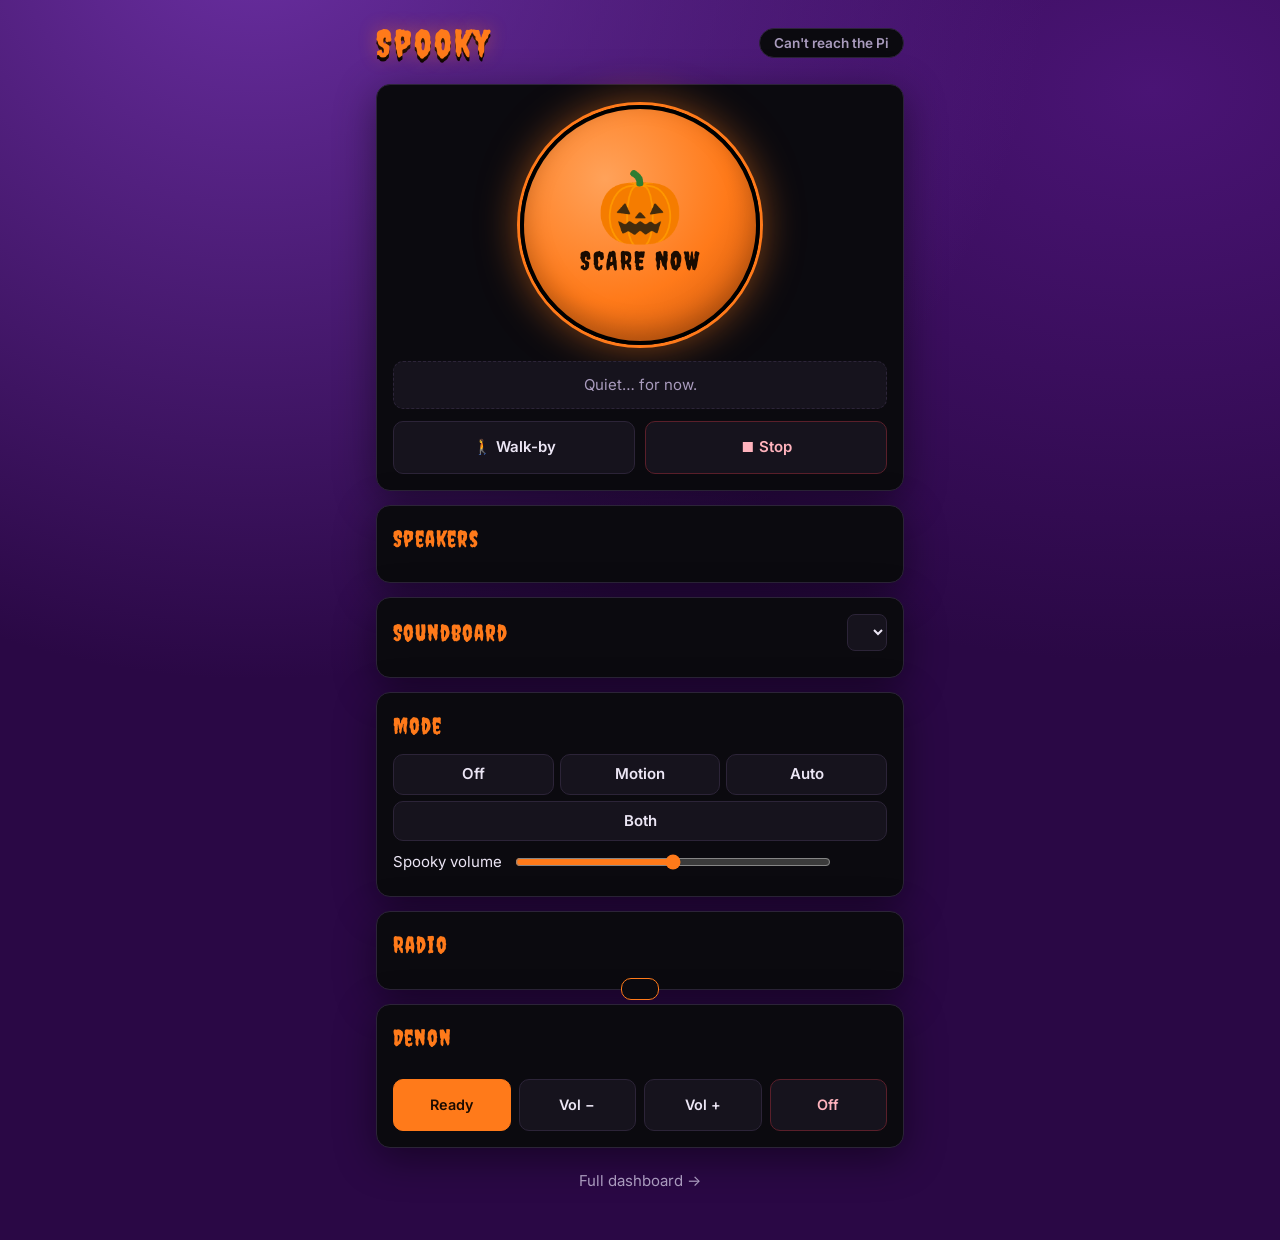
==== static/remote.html @ 666ec164 "Add installable phone remote (PWA) - /remote: big Scare Now button, speaker buttons, soundboard, mod" ====
<!doctype html>
<html lang="en">
<head>
<meta charset="utf-8">
<meta name="viewport" content="width=device-width, initial-scale=1, viewport-fit=cover">
<meta name="theme-color" content="#2a0845">
<meta name="apple-mobile-web-app-capable" content="yes">
<meta name="mobile-web-app-capable" content="yes">
<meta name="apple-mobile-web-app-status-bar-style" content="black-translucent">
<meta name="apple-mobile-web-app-title" content="Spooky">
<title>Spooky Remote</title>
<link rel="manifest" href="/manifest.webmanifest">
<link rel="icon" type="image/png" href="/static/icons/icon-192.png">
<link rel="apple-touch-icon" href="/static/icons/apple-touch-icon.png">
<link rel="preconnect" href="https://fonts.googleapis.com">
<link href="https://fonts.googleapis.com/css2?family=Creepster&family=Inter:wght@400;500;600;700&display=swap" rel="stylesheet">
<link rel="stylesheet" href="/static/style.css">
<link rel="stylesheet" href="/static/remote.css">
</head>
<body class="remote">
<header class="r-top">
  <h1>Spooky</h1>
  <span id="pill" class="pill">Connecting…</span>
</header>

<main class="r-main">
  <section class="panel r-hero">
    <button class="scare-btn" id="scareBtn" aria-label="Scare now">
      <span class="scare-face">🎃</span>
      <span class="scare-label">SCARE NOW</span>
    </button>
    <div class="now" id="nowPlaying">Quiet… for now.</div>
    <div class="r-row">
      <button class="btn" id="motionBtn">🚶 Walk-by</button>
      <button class="btn danger" id="stopBtn">⏹ Stop</button>
    </div>
  </section>

  <section class="panel">
    <h2>Speakers</h2>
    <div class="r-spots" id="spots"></div>
  </section>

  <section class="panel">
    <div class="r-head">
      <h2>Soundboard</h2>
      <select id="target" aria-label="Play from"></select>
    </div>
    <div class="r-sounds" id="sounds"></div>
  </section>

  <section class="panel">
    <h2>Mode</h2>
    <div class="segmented" id="mode">
      <button data-mode="off">Off</button>
      <button data-mode="motion">Motion</button>
      <button data-mode="auto">Auto</button>
      <button data-mode="both">Both</button>
    </div>
    <label class="slider-row"><span>Spooky volume</span><input type="range" id="master" min="0" max="1" step="0.01"><output id="masterOut"></output></label>
  </section>

  <section class="panel">
    <h2>Radio</h2>
    <div id="radio"></div>
  </section>

  <section class="panel">
    <h2>Denon</h2>
    <div class="denon-status" id="denonStatus"></div>
    <div class="r-grid4">
      <button class="btn pumpkin" data-denon="ready">Ready</button>
      <button class="btn" data-denon="nudge" data-value="-2">Vol −</button>
      <button class="btn" data-denon="nudge" data-value="2">Vol +</button>
      <button class="btn danger" data-denon="standby">Off</button>
    </div>
  </section>

  <a class="r-link" href="/">Full dashboard →</a>
</main>

<div id="toast" class="toast"></div>
<script src="/static/remote.js"></script>
</body>
</html>
---- static/style.css ----
:root {
  --purple-1: #2a0845;
  --purple-2: #4a1475;
  --purple-3: #6b2fa3;
  --black: #0b0a0f;
  --black-2: #16131d;
  --line: #2c2438;
  --text: #ece6f5;
  --muted: #a99bbd;
  --pumpkin: #ff7a1a;
  --slime: #9dff5c;
  --blood: #e0334c;
  --radius: 14px;
}

* { box-sizing: border-box; }

html { background: var(--purple-1); }

body {
  margin: 0;
  min-height: 100vh;
  color: var(--text);
  font: 15px/1.5 Inter, system-ui, -apple-system, sans-serif;
  background:
    radial-gradient(ellipse at 20% -10%, var(--purple-3) 0%, transparent 55%),
    radial-gradient(ellipse at 90% 10%, var(--purple-2) 0%, transparent 50%),
    var(--purple-1);
  background-attachment: fixed;
}

.top { text-align: center; padding: 28px 16px 8px; }
h1 {
  font-family: Creepster, "Chiller", fantasy;
  font-weight: 400;
  font-size: clamp(2.2rem, 7vw, 4rem);
  letter-spacing: 2px;
  margin: 0;
  color: var(--pumpkin);
  text-shadow: 0 0 18px rgba(255, 122, 26, .45), 0 4px 0 #000;
}
h2 {
  font-family: Creepster, "Chiller", fantasy;
  font-weight: 400;
  letter-spacing: 1px;
  font-size: 1.7rem;
  margin: 0 0 6px;
  color: var(--pumpkin);
}
.status-row { display: flex; gap: 12px; justify-content: center; align-items: center; margin-top: 8px; }
.pill {
  padding: 4px 14px; border-radius: 999px; font-weight: 600; font-size: .85rem;
  background: var(--black); border: 1px solid var(--line);
}
.pill.armed { color: var(--slime); border-color: var(--slime); box-shadow: 0 0 12px rgba(157, 255, 92, .3); }
.pill.playing { color: var(--pumpkin); border-color: var(--pumpkin); }
.pill.radio { color: #8ad8ff; border-color: #8ad8ff; }
.pill.sleep { color: var(--muted); }

main { max-width: 1100px; margin: 0 auto; padding: 8px 16px 60px; display: grid; gap: 18px; }

.panel {
  background: var(--black);
  border: 1px solid var(--line);
  border-radius: var(--radius);
  padding: 20px;
  box-shadow: 0 10px 40px rgba(0, 0, 0, .45);
  min-width: 0;
}

.hint { color: var(--muted); margin: 0 0 14px; font-size: .9rem; }
.muted { color: var(--muted); }
.small { font-size: .82rem; }
.hidden { display: none !important; }
code { background: var(--black-2); padding: 1px 5px; border-radius: 4px; }

/* Buttons */
.btn, .segmented button, .chip {
  font: inherit; color: var(--text); cursor: pointer;
  background: var(--black-2); border: 1px solid var(--line);
  border-radius: 10px; padding: 8px 14px; font-weight: 600;
  transition: transform .08s, border-color .15s, background .15s;
  display: inline-flex; align-items: center; gap: 6px; justify-content: center;
}
.btn:hover, .chip:hover, .segmented button:hover { border-color: var(--purple-3); }
.btn:active { transform: scale(.97); }
.btn.big { padding: 16px 18px; font-size: 1.05rem; flex: 1 1 200px; }
.btn.pumpkin { background: var(--pumpkin); color: #1a0b00; border-color: var(--pumpkin); }
.btn.pumpkin:hover { background: #ff9140; }
.btn.danger { color: #ffb3bd; border-color: #5a1f2a; }
.btn.small { padding: 5px 10px; font-size: .85rem; }

.big-buttons { display: flex; flex-wrap: wrap; gap: 12px; }
.now {
  margin: 16px 0 12px; padding: 12px 14px; border-radius: 10px;
  background: var(--black-2); border: 1px dashed var(--line); color: var(--muted);
}
.now.on { color: var(--pumpkin); border-color: var(--pumpkin); border-style: solid; }
.alert { padding: 10px 14px; border-radius: 10px; background: #3a0d16; color: #ffc2cb; border: 1px solid var(--blood); margin-bottom: 12px; }

/* Sliders & inputs */
input[type=range] { accent-color: var(--pumpkin); width: 100%; }
.slider-row { display: grid; grid-template-columns: minmax(110px, auto) 1fr 3.2em; align-items: center; gap: 10px; margin: 6px 0; }
.slider-row output { text-align: right; font-variant-numeric: tabular-nums; color: var(--muted); }
input[type=number], input[type=time], input[type=search], input[type=url], input[type=text], select, .field input {
  font: inherit; color: var(--text); background: var(--black-2);
  border: 1px solid var(--line); border-radius: 8px; padding: 7px 9px; min-width: 0;
}
input[type=number] { width: 5.5em; }
input:focus, select:focus { outline: 2px solid var(--purple-3); outline-offset: 1px; }
fieldset { border: 1px solid var(--line); border-radius: 12px; padding: 12px 14px; margin: 0; min-width: 0; }
legend { padding: 0 6px; color: var(--muted); font-weight: 600; font-size: .85rem; }
.range-pair { display: flex; flex-wrap: wrap; align-items: center; gap: 8px; margin: 4px 0 6px; }
.toggle { display: flex; align-items: center; gap: 8px; margin: 6px 0; cursor: pointer; }
.toggle input { accent-color: var(--slime); width: 18px; height: 18px; }
.field { display: grid; gap: 6px; margin: 12px 0 6px; }
.grid2 { display: grid; grid-template-columns: repeat(auto-fit, minmax(280px, 1fr)); gap: 14px; }

.segmented { display: flex; flex-wrap: wrap; gap: 6px; margin: 6px 0 10px; }
.segmented button { flex: 1 1 120px; }
.segmented button.on { background: var(--pumpkin); color: #1a0b00; border-color: var(--pumpkin); }

/* Yard */
.yard {
  position: relative; height: 380px; border-radius: 12px; overflow: hidden;
  background:
    radial-gradient(circle at 50% 0%, rgba(107, 47, 163, .35), transparent 60%),
    repeating-linear-gradient(115deg, #0f1a10 0 6px, #0d160e 6px 12px);
  border: 1px solid var(--line);
}
.house { position: absolute; left: 50%; top: 52px; transform: translateX(-50%); width: 150px; height: 80px;
  background: #1d1726; border: 1px solid #3a2f4a; border-radius: 4px; display: grid; place-items: start center; padding-top: 6px; }
.house span { font-size: .7rem; color: var(--muted); }
.house .roof { position: absolute; top: -34px; left: -10px; right: -10px; height: 34px;
  background: #241c30; clip-path: polygon(50% 0, 100% 100%, 0 100%); }
.house .door { position: absolute; bottom: 0; left: 50%; transform: translateX(-50%); width: 20px; height: 34px; background: var(--pumpkin); opacity: .5; border-radius: 3px 3px 0 0; }
.sidewalk { position: absolute; left: 0; right: 0; bottom: 0; height: 40px; background: #2b2730;
  border-top: 2px solid #3a3540; color: #7d7488; font-size: .75rem; display: grid; place-items: center; letter-spacing: 1px; }
.spot {
  position: absolute; transform: translate(-50%, -50%); width: 92px; text-align: center; cursor: pointer;
  background: none; border: 0; color: var(--text); font: inherit; padding: 0;
}
.spot .dot {
  width: 46px; height: 46px; margin: 0 auto 4px; border-radius: 50%;
  display: grid; place-items: center; font-weight: 700; font-size: 1.1rem;
  background: var(--black); border: 2px solid var(--purple-3); transition: box-shadow .2s, border-color .2s;
}
.spot .label { font-size: .78rem; line-height: 1.2; text-shadow: 0 1px 2px #000; }
.spot.off { opacity: .35; }
.spot.playing .dot { border-color: var(--pumpkin); color: var(--pumpkin); animation: glow 0.9s ease-in-out infinite alternate; }
.spot.radio .dot::after { content: "🎵"; position: absolute; font-size: .8rem; transform: translate(18px, -18px); }
@keyframes glow { from { box-shadow: 0 0 8px var(--pumpkin); } to { box-shadow: 0 0 28px 6px var(--pumpkin); } }

/* Placement cards */
.cards { display: grid; grid-template-columns: repeat(auto-fill, minmax(230px, 1fr)); gap: 12px; }
.card { background: var(--black-2); border: 1px solid var(--line); border-radius: 12px; padding: 12px; display: grid; gap: 8px; }
.card.off { opacity: .6; }
.card.playing { border-color: var(--pumpkin); }
.card-head { display: flex; align-items: center; gap: 8px; }
.card-head .num { width: 26px; height: 26px; flex: none; border-radius: 50%; display: grid; place-items: center;
  background: var(--purple-2); font-weight: 700; font-size: .85rem; }
.card-head input { flex: 1; font-weight: 600; }
.card .meta { display: flex; align-items: center; justify-content: space-between; gap: 8px; font-size: .82rem; color: var(--muted); }
.card .meta select { padding: 4px 6px; }
.card .actions { display: flex; gap: 6px; }
.card .actions .btn { flex: 1; }

/* Matrix */
.table-wrap { overflow-x: auto; }
.matrix { border-collapse: collapse; width: 100%; min-width: 560px; }
.matrix th, .matrix td { padding: 7px 6px; border-bottom: 1px solid var(--line); text-align: center; }
.matrix th { font-size: .75rem; color: var(--muted); font-weight: 600; vertical-align: bottom; }
.matrix th.off { opacity: .45; }
.matrix td.name { text-align: left; white-space: nowrap; }
.matrix td.name small { color: var(--muted); margin-left: 4px; }
.matrix input { accent-color: var(--pumpkin); width: 18px; height: 18px; cursor: pointer; }
.matrix tr.playing td.name { color: var(--pumpkin); }
.icon-btn { background: none; border: 0; color: var(--muted); cursor: pointer; font-size: 1rem; padding: 2px 6px; }
.icon-btn:hover { color: var(--text); }
.upload { display: flex; flex-wrap: wrap; align-items: center; gap: 12px; margin-top: 14px; }

/* Radio */
.radio-now { margin-bottom: 12px; }
.radio-now .live { display: flex; flex-wrap: wrap; align-items: center; gap: 10px; padding: 12px 14px; border-radius: 10px;
  background: #0d1a24; border: 1px solid #275a7a; color: #bfe9ff; }
.radio-now .live b { flex: 1; min-width: 160px; }
.radio-search { display: flex; gap: 8px; margin: 8px 0; }
.radio-search input { flex: 1; }
.chips { display: flex; flex-wrap: wrap; gap: 6px; margin: 6px 0; }
.chip { padding: 4px 12px; border-radius: 999px; font-size: .85rem; font-weight: 500; }
.chip.on { background: var(--purple-2); border-color: var(--purple-3); }
.stations { display: grid; gap: 6px; margin: 10px 0; max-height: 340px; overflow-y: auto; }
.station { display: flex; align-items: center; gap: 10px; padding: 8px 10px; border-radius: 10px; background: var(--black-2); border: 1px solid var(--line); }
.station .info { flex: 1; min-width: 0; }
.station .info b { display: block; overflow: hidden; text-overflow: ellipsis; white-space: nowrap; }
.station .info span { display: block; font-size: .75rem; color: var(--muted); overflow: hidden; text-overflow: ellipsis; white-space: nowrap; }
details summary { cursor: pointer; color: var(--muted); font-weight: 600; margin: 8px 0; }
.radio-settings { margin-top: 12px; }

/* Denon */
.denon-status { display: flex; flex-wrap: wrap; gap: 8px; margin: 4px 0 14px; }
.denon-status .tag { padding: 4px 12px; border-radius: 999px; background: var(--black-2); border: 1px solid var(--line); font-size: .85rem; }
.denon-status .tag.good { color: var(--slime); border-color: rgba(157, 255, 92, .5); }
.denon-status .tag.bad { color: #ffb3bd; border-color: #5a1f2a; }
.denon-buttons .btn { flex: 1 1 120px; padding: 12px; }
.denon-volume { display: grid; grid-template-columns: auto 1fr auto 5em; gap: 10px; align-items: center; margin: 14px 0; }
.denon-volume output { text-align: right; font-size: 1.2rem; font-weight: 700; color: var(--pumpkin); font-variant-numeric: tabular-nums; }
.field select { font: inherit; }

/* Log */
.log { list-style: none; margin: 0; padding: 0; max-height: 260px; overflow-y: auto; font-size: .88rem; }
.log li { padding: 5px 0; border-bottom: 1px solid var(--black-2); display: flex; gap: 10px; }
.log time { color: var(--muted); font-variant-numeric: tabular-nums; flex: none; }

.toast { position: fixed; left: 50%; bottom: 20px; transform: translate(-50%, 120px); background: var(--black);
  border: 1px solid var(--pumpkin); color: var(--text); padding: 10px 18px; border-radius: 10px; transition: transform .25s; z-index: 10; max-width: calc(100% - 32px); }
.toast.show { transform: translate(-50%, 0); }

@media (max-width: 600px) {
  .panel { padding: 16px; }
  .yard { height: 420px; }
  .spot { width: 74px; }
  .spot .dot { width: 40px; height: 40px; }
  .slider-row { grid-template-columns: 1fr 3em; }
  .slider-row span { grid-column: 1 / -1; }
}
---- static/remote.css ----
/* Phone remote (builds on style.css) */
body.remote {
  padding: env(safe-area-inset-top) env(safe-area-inset-right) env(safe-area-inset-bottom) env(safe-area-inset-left);
  -webkit-tap-highlight-color: transparent;
  overscroll-behavior-y: contain;
}
.remote button { touch-action: manipulation; user-select: none; -webkit-user-select: none; }

.r-top { display: flex; align-items: center; justify-content: space-between; padding: 14px 16px 6px; max-width: 560px; margin: 0 auto; }
.r-top h1 { font-size: 2.4rem; }
.r-main { max-width: 560px; margin: 0 auto; padding: 6px 16px 40px; display: grid; gap: 14px; }
.r-main .panel { padding: 16px; }
.r-main h2 { font-size: 1.45rem; margin-bottom: 10px; }

.r-hero { text-align: center; }
.scare-btn {
  width: min(64vw, 240px); aspect-ratio: 1; border-radius: 50%; margin: 4px auto 0;
  display: grid; place-items: center; align-content: center; gap: 2px; cursor: pointer;
  background: radial-gradient(circle at 35% 30%, #ffa25a, var(--pumpkin) 55%, #c4520a);
  border: 4px solid #000; color: #1a0b00;
  box-shadow: 0 0 0 3px var(--pumpkin), 0 0 40px rgba(255, 122, 26, .55), inset 0 -10px 24px rgba(0, 0, 0, .25);
  transition: transform .08s;
}
.scare-btn:active { transform: scale(.94); }
.scare-btn.busy { animation: scarepulse .8s ease-in-out infinite alternate; }
.scare-face { font-size: 4.4rem; line-height: 1; }
.scare-label { font-family: Creepster, fantasy; font-size: 1.6rem; letter-spacing: 2px; }
@keyframes scarepulse { from { box-shadow: 0 0 0 3px var(--pumpkin), 0 0 20px rgba(255, 122, 26, .4); } to { box-shadow: 0 0 0 3px var(--pumpkin), 0 0 70px 10px rgba(255, 122, 26, .8); } }

.r-row { display: grid; grid-template-columns: 1fr 1fr; gap: 10px; }
.r-row .btn, .r-grid4 .btn { padding: 14px 8px; }
.r-grid4 { display: grid; grid-template-columns: repeat(4, 1fr); gap: 8px; }
.r-grid4 .btn { font-size: .9rem; }

.r-spots { display: grid; grid-template-columns: repeat(auto-fill, minmax(96px, 1fr)); gap: 8px; }
.r-spot { padding: 14px 6px; flex-direction: column; gap: 2px; min-height: 70px; }
.r-spot b { font-size: 1.1rem; }
.r-spot span { font-size: .8rem; color: var(--muted); font-weight: 500; }
.r-spot.off { opacity: .35; }
.r-spot.playing { border-color: var(--pumpkin); color: var(--pumpkin); animation: glow .9s ease-in-out infinite alternate; }

.r-head { display: flex; align-items: center; justify-content: space-between; gap: 10px; margin-bottom: 10px; }
.r-head h2 { margin: 0; }
.r-head select { max-width: 55%; }
.r-sounds { display: grid; grid-template-columns: repeat(2, 1fr); gap: 8px; }
.r-sound { padding: 14px 10px; justify-content: flex-start; text-align: left; min-height: 56px; }
.r-sound.playing { border-color: var(--pumpkin); color: var(--pumpkin); }

.r-link { display: block; text-align: center; color: var(--muted); padding: 8px; text-decoration: none; }
.r-link:hover { color: var(--text); }
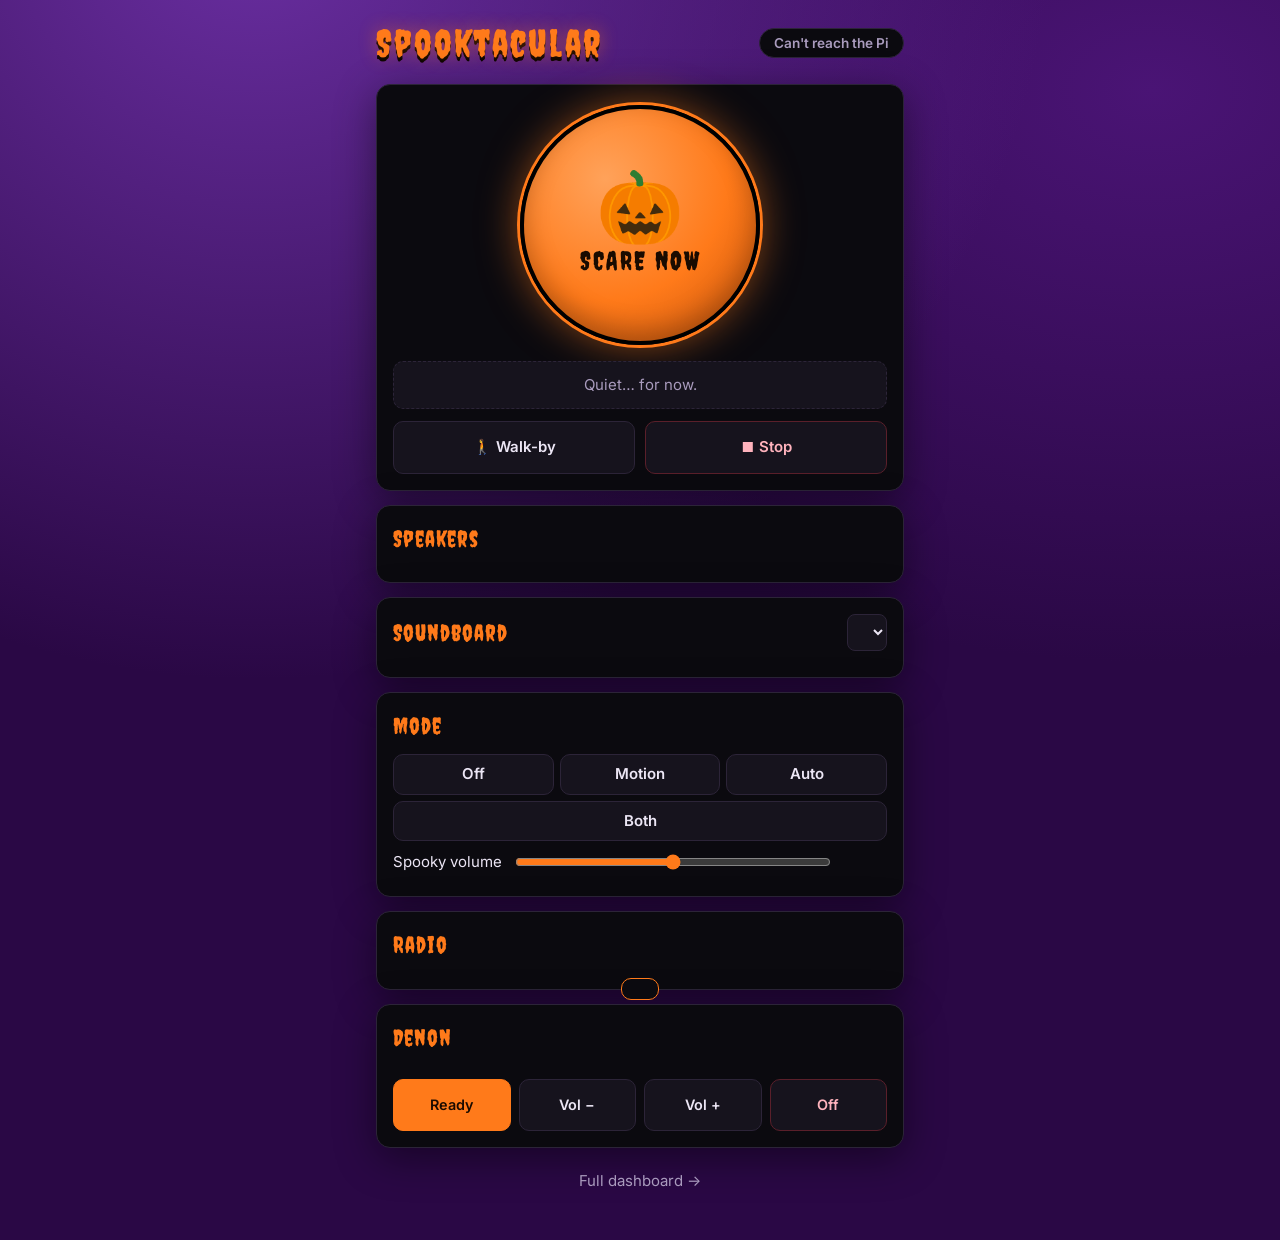
==== commit 850ea0f2: "Rename to Lentz Spooktacular Yard; move Denon panel below the yard Co-Authored-By: Claude Opus 5.5 <" ====
--- a/static/remote.html
+++ b/static/remote.html
@@ -7,8 +7,8 @@
 <meta name="apple-mobile-web-app-capable" content="yes">
 <meta name="mobile-web-app-capable" content="yes">
 <meta name="apple-mobile-web-app-status-bar-style" content="black-translucent">
-<meta name="apple-mobile-web-app-title" content="Spooky">
-<title>Spooky Remote</title>
+<meta name="apple-mobile-web-app-title" content="Spooktacular">
+<title>Lentz Spooktacular Yard</title>
 <link rel="manifest" href="/manifest.webmanifest">
 <link rel="icon" type="image/png" href="/static/icons/icon-192.png">
 <link rel="apple-touch-icon" href="/static/icons/apple-touch-icon.png">
@@ -19,7 +19,7 @@
 </head>
 <body class="remote">
 <header class="r-top">
-  <h1>Spooky</h1>
+  <h1>Spooktacular</h1>
   <span id="pill" class="pill">Connecting…</span>
 </header>
 
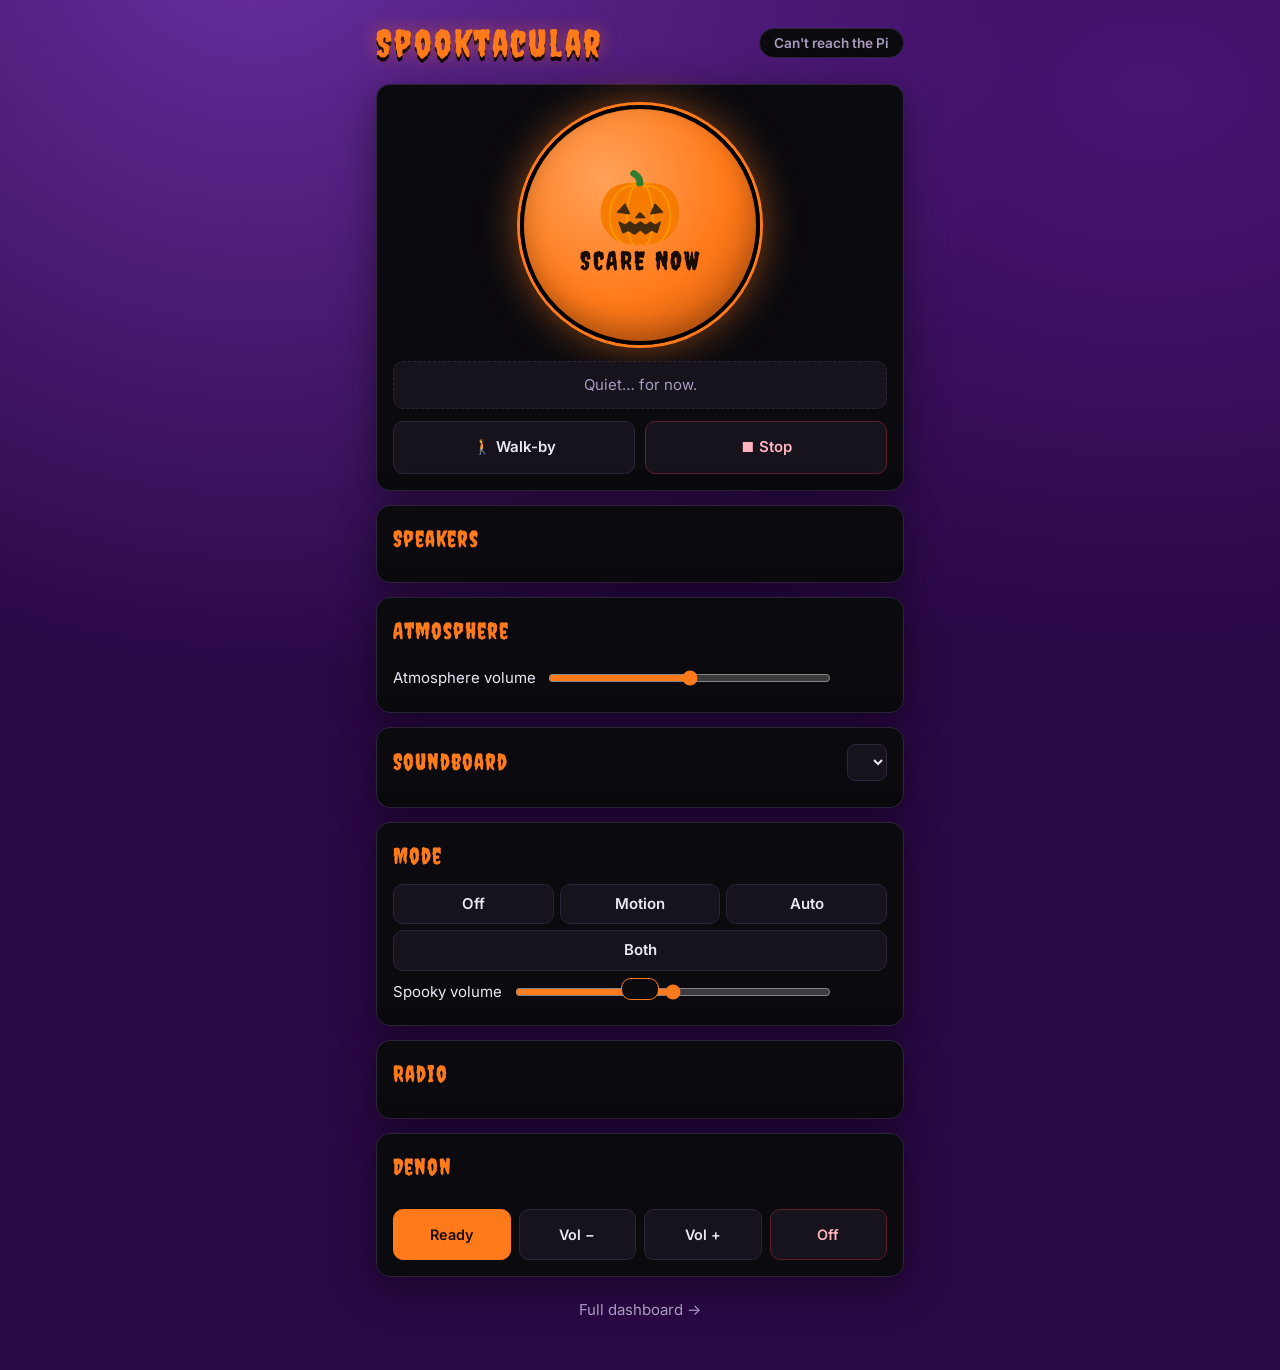
==== commit db0d8c56: "Add background atmosphere loops and 12 new original scare sounds - engine: Ambience player that fade" ====
--- a/static/remote.html
+++ b/static/remote.html
@@ -42,6 +42,12 @@
   </section>
 
   <section class="panel">
+    <h2>Atmosphere</h2>
+    <div class="atmos r-atmos" id="atmos"></div>
+    <label class="slider-row"><span>Atmosphere volume</span><input type="range" id="atmosVol" min="0" max="1" step="0.01"><output id="atmosVolOut"></output></label>
+  </section>
+
+  <section class="panel">
     <div class="r-head">
       <h2>Soundboard</h2>
       <select id="target" aria-label="Play from"></select>
--- a/static/style.css
+++ b/static/style.css
@@ -197,6 +197,25 @@
 details summary { cursor: pointer; color: var(--muted); font-weight: 600; margin: 8px 0; }
 .radio-settings { margin-top: 12px; }
 
+.save-state { font-size: .82rem; color: var(--slime); opacity: 0; transition: opacity .3s; }
+.save-state.show { opacity: 1; }
+.save-state.bad { color: #ffb3bd; }
+
+/* Background atmosphere */
+.atmos { display: grid; grid-template-columns: repeat(auto-fill, minmax(140px, 1fr)); gap: 10px; }
+.atmos-tile {
+  position: relative; display: grid; gap: 4px; place-items: center; text-align: center;
+  padding: 16px 8px; min-height: 104px; border-radius: 12px; cursor: pointer;
+  background: var(--black-2); border: 1px solid var(--line); color: var(--text); font: inherit; font-weight: 600;
+}
+.atmos-tile .ico { font-size: 2rem; line-height: 1; }
+.atmos-tile:hover { border-color: var(--purple-3); }
+.atmos-tile.on { border-color: var(--slime); box-shadow: 0 0 18px rgba(157, 255, 92, .25); }
+.atmos-tile.on::after { content: "● playing"; font-size: .7rem; color: var(--slime); font-weight: 600; }
+.atmos-tile.waiting::after { content: "waiting for active hours"; font-size: .7rem; color: var(--muted); font-weight: 500; }
+.atmos-tile .del { position: absolute; top: 4px; right: 6px; font-size: .8rem; opacity: 0; }
+.atmos-tile:hover .del { opacity: .7; }
+
 /* Denon */
 .denon-status { display: flex; flex-wrap: wrap; gap: 8px; margin: 4px 0 14px; }
 .denon-status .tag { padding: 4px 12px; border-radius: 999px; background: var(--black-2); border: 1px solid var(--line); font-size: .85rem; }
--- a/static/remote.css
+++ b/static/remote.css
@@ -46,5 +46,9 @@
 .r-sound { padding: 14px 10px; justify-content: flex-start; text-align: left; min-height: 56px; }
 .r-sound.playing { border-color: var(--pumpkin); color: var(--pumpkin); }
 
+.r-atmos { grid-template-columns: repeat(auto-fill, minmax(100px, 1fr)); margin-bottom: 8px; }
+.r-atmos .atmos-tile { min-height: 84px; padding: 10px 6px; font-size: .85rem; }
+.r-atmos .atmos-tile .ico { font-size: 1.6rem; }
+
 .r-link { display: block; text-align: center; color: var(--muted); padding: 8px; text-decoration: none; }
 .r-link:hover { color: var(--text); }
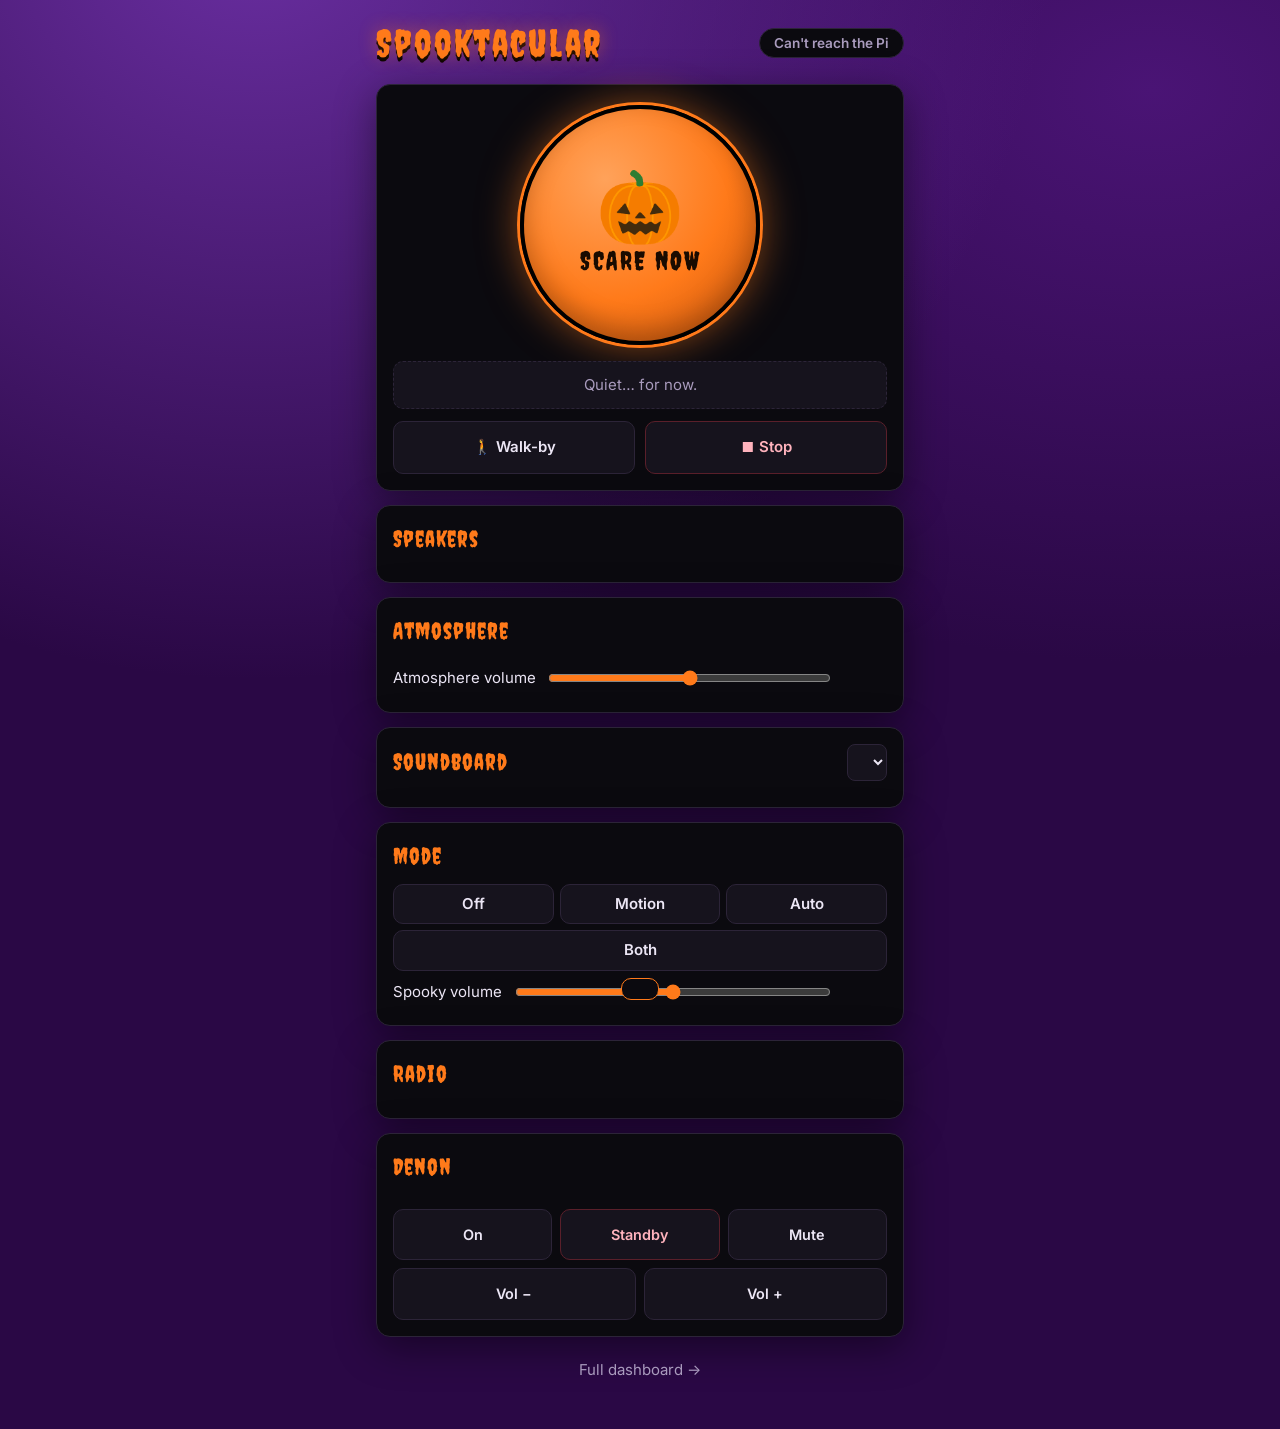
==== commit 6da8d6b3: "Denon panel: just On, Standby, Mute (remove Get ready) Co-Authored-By: Claude Opus 5.5 <noreply@anth" ====
--- a/static/remote.html
+++ b/static/remote.html
@@ -75,10 +75,11 @@
     <h2>Denon</h2>
     <div class="denon-status" id="denonStatus"></div>
     <div class="r-grid4">
-      <button class="btn pumpkin" data-denon="ready">Ready</button>
+      <button class="btn" data-denon="on">On</button>
+      <button class="btn danger" data-denon="standby">Standby</button>
+      <button class="btn" data-denon="mute" id="denonMute">Mute</button>
       <button class="btn" data-denon="nudge" data-value="-2">Vol −</button>
       <button class="btn" data-denon="nudge" data-value="2">Vol +</button>
-      <button class="btn danger" data-denon="standby">Off</button>
     </div>
   </section>
 
--- a/static/remote.css
+++ b/static/remote.css
@@ -29,7 +29,9 @@
 
 .r-row { display: grid; grid-template-columns: 1fr 1fr; gap: 10px; }
 .r-row .btn, .r-grid4 .btn { padding: 14px 8px; }
-.r-grid4 { display: grid; grid-template-columns: repeat(4, 1fr); gap: 8px; }
+.r-grid4 { display: grid; grid-template-columns: repeat(6, 1fr); gap: 8px; }
+.r-grid4 .btn { grid-column: span 2; }
+.r-grid4 .btn[data-denon="nudge"] { grid-column: span 3; }
 .r-grid4 .btn { font-size: .9rem; }
 
 .r-spots { display: grid; grid-template-columns: repeat(auto-fill, minmax(96px, 1fr)); gap: 8px; }
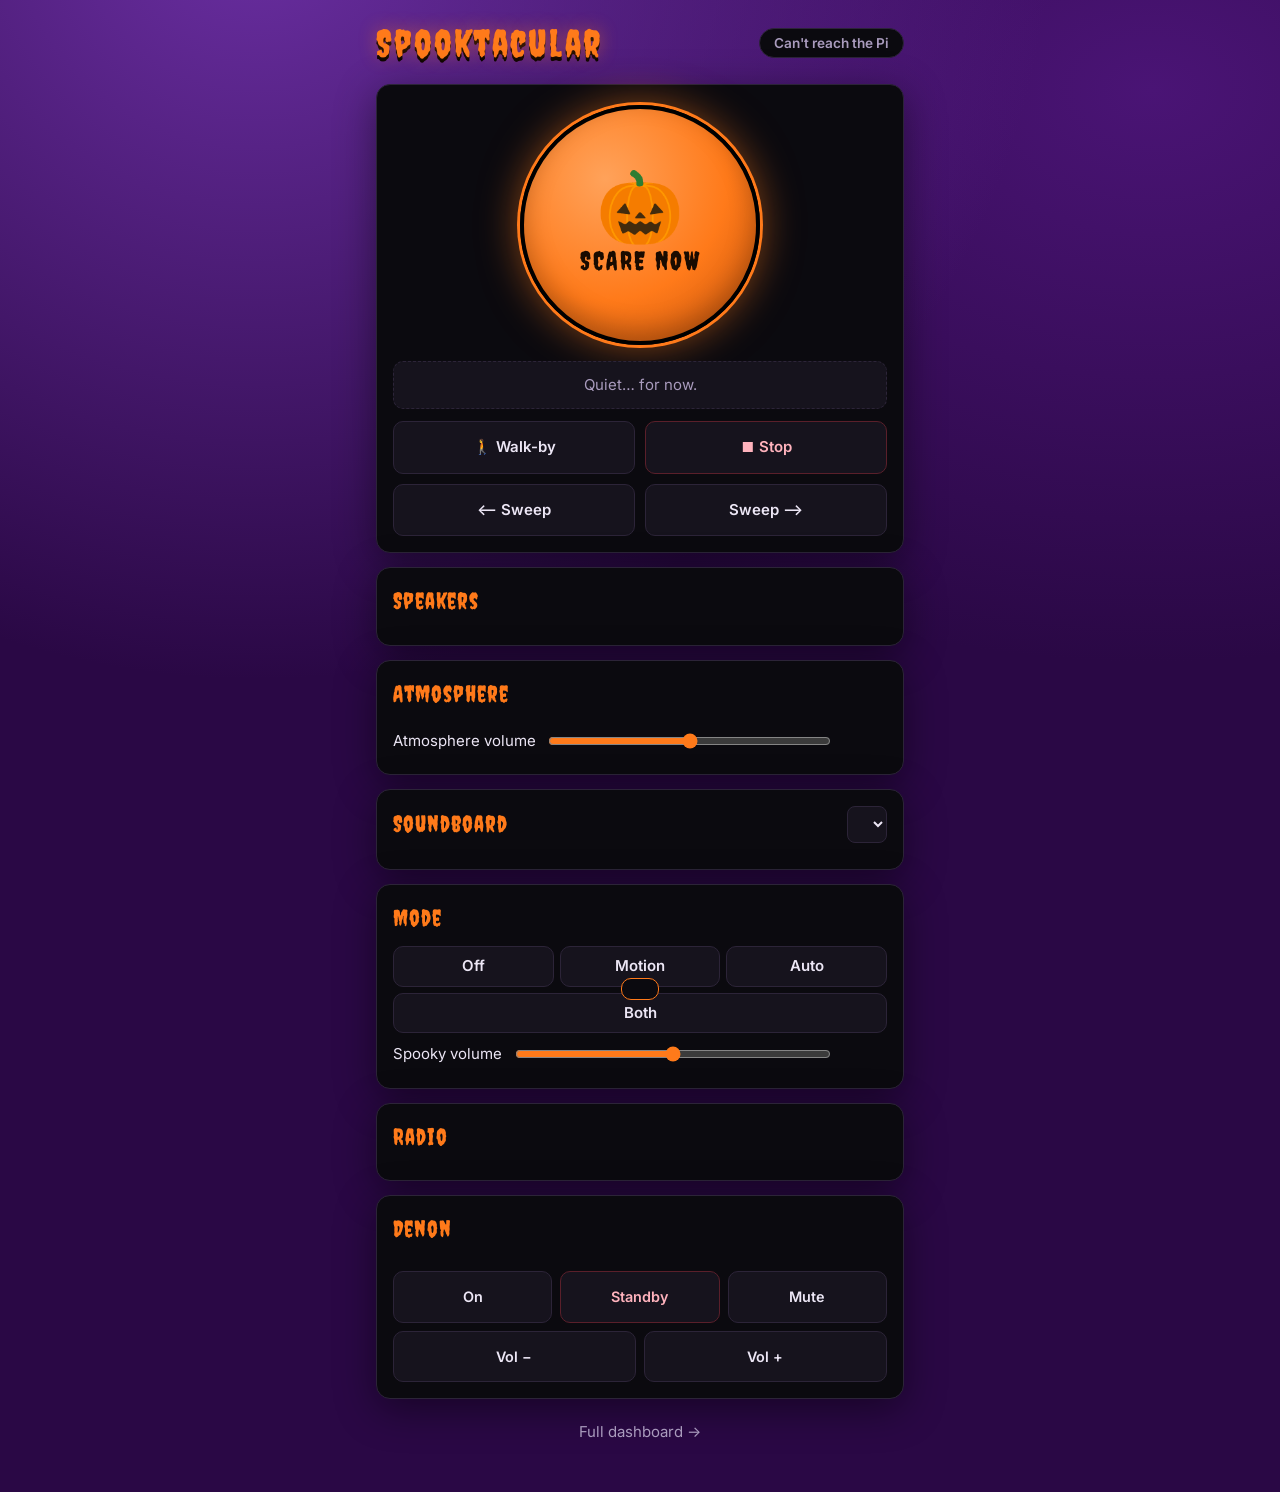
==== commit bcd92aa4: "Add full-yard sweeps and a draggable yard map - Sweep ⟵ / ⟶: one sound travels across every enabled " ====
--- a/static/remote.html
+++ b/static/remote.html
@@ -33,6 +33,8 @@
     <div class="r-row">
       <button class="btn" id="motionBtn">🚶 Walk-by</button>
       <button class="btn danger" id="stopBtn">⏹ Stop</button>
+      <button class="btn" id="sweepRtl">⟵ Sweep</button>
+      <button class="btn" id="sweepLtr">Sweep ⟶</button>
     </div>
   </section>
 
--- a/static/style.css
+++ b/static/style.css
@@ -137,7 +137,8 @@
 .sidewalk { position: absolute; left: 0; right: 0; bottom: 0; height: 40px; background: #2b2730;
   border-top: 2px solid #3a3540; color: #7d7488; font-size: .75rem; display: grid; place-items: center; letter-spacing: 1px; }
 .spot {
-  position: absolute; transform: translate(-50%, -50%); width: 92px; text-align: center; cursor: pointer;
+  position: absolute; transform: translate(-50%, -50%); width: 92px; text-align: center; cursor: grab;
+  touch-action: none; user-select: none; -webkit-user-select: none;
   background: none; border: 0; color: var(--text); font: inherit; padding: 0;
 }
 .spot .dot {
@@ -147,6 +148,8 @@
 }
 .spot .label { font-size: .78rem; line-height: 1.2; text-shadow: 0 1px 2px #000; }
 .spot.off { opacity: .35; }
+.spot.dragging { cursor: grabbing; z-index: 5; }
+.spot.dragging .dot { border-color: var(--slime); box-shadow: 0 0 16px rgba(157, 255, 92, .5); }
 .spot.playing .dot { border-color: var(--pumpkin); color: var(--pumpkin); animation: glow 0.9s ease-in-out infinite alternate; }
 .spot.radio .dot::after { content: "🎵"; position: absolute; font-size: .8rem; transform: translate(18px, -18px); }
 @keyframes glow { from { box-shadow: 0 0 8px var(--pumpkin); } to { box-shadow: 0 0 28px 6px var(--pumpkin); } }
@@ -175,6 +178,17 @@
 .matrix td.name small { color: var(--muted); margin-left: 4px; }
 .matrix input { accent-color: var(--pumpkin); width: 18px; height: 18px; cursor: pointer; }
 .matrix tr.playing td.name { color: var(--pumpkin); }
+.matrix tr.sound-off td.name { color: var(--muted); text-decoration: line-through; }
+.matrix tr.sound-off td:not(.name):not(.onoff) { opacity: .3; }
+
+/* on/off switch */
+.switch { position: relative; display: inline-block; width: 40px; height: 22px; cursor: pointer; vertical-align: middle; }
+.switch input { position: absolute; opacity: 0; width: 100%; height: 100%; margin: 0; cursor: pointer; }
+.switch span { position: absolute; inset: 0; border-radius: 999px; background: #3a2f4a; transition: background .15s; pointer-events: none; }
+.switch span::after { content: ""; position: absolute; top: 3px; left: 3px; width: 16px; height: 16px; border-radius: 50%; background: #cfc6dc; transition: transform .15s; }
+.switch input:checked + span { background: var(--slime); }
+.switch input:checked + span::after { transform: translateX(18px); background: #10200a; }
+.switch input:focus-visible + span { outline: 2px solid var(--purple-3); outline-offset: 2px; }
 .icon-btn { background: none; border: 0; color: var(--muted); cursor: pointer; font-size: 1rem; padding: 2px 6px; }
 .icon-btn:hover { color: var(--text); }
 .upload { display: flex; flex-wrap: wrap; align-items: center; gap: 12px; margin-top: 14px; }
@@ -201,6 +215,16 @@
 .save-state.show { opacity: 1; }
 .save-state.bad { color: #ffb3bd; }
 
+/* Sweep */
+.sweep-row { display: grid; grid-template-columns: auto 1fr auto; gap: 12px; align-items: center; margin-top: 12px; }
+.sweep-row .btn.big { flex: none; min-width: 120px; }
+.sweep-opts { display: grid; gap: 4px; min-width: 0; }
+.sweep-sound { grid-template-columns: auto 1fr; align-items: center; margin: 0; }
+@media (max-width: 600px) {
+  .sweep-row { grid-template-columns: 1fr 1fr; }
+  .sweep-opts { grid-column: 1 / -1; grid-row: 1; }
+}
+
 /* Background atmosphere */
 .atmos { display: grid; grid-template-columns: repeat(auto-fill, minmax(140px, 1fr)); gap: 10px; }
 .atmos-tile {
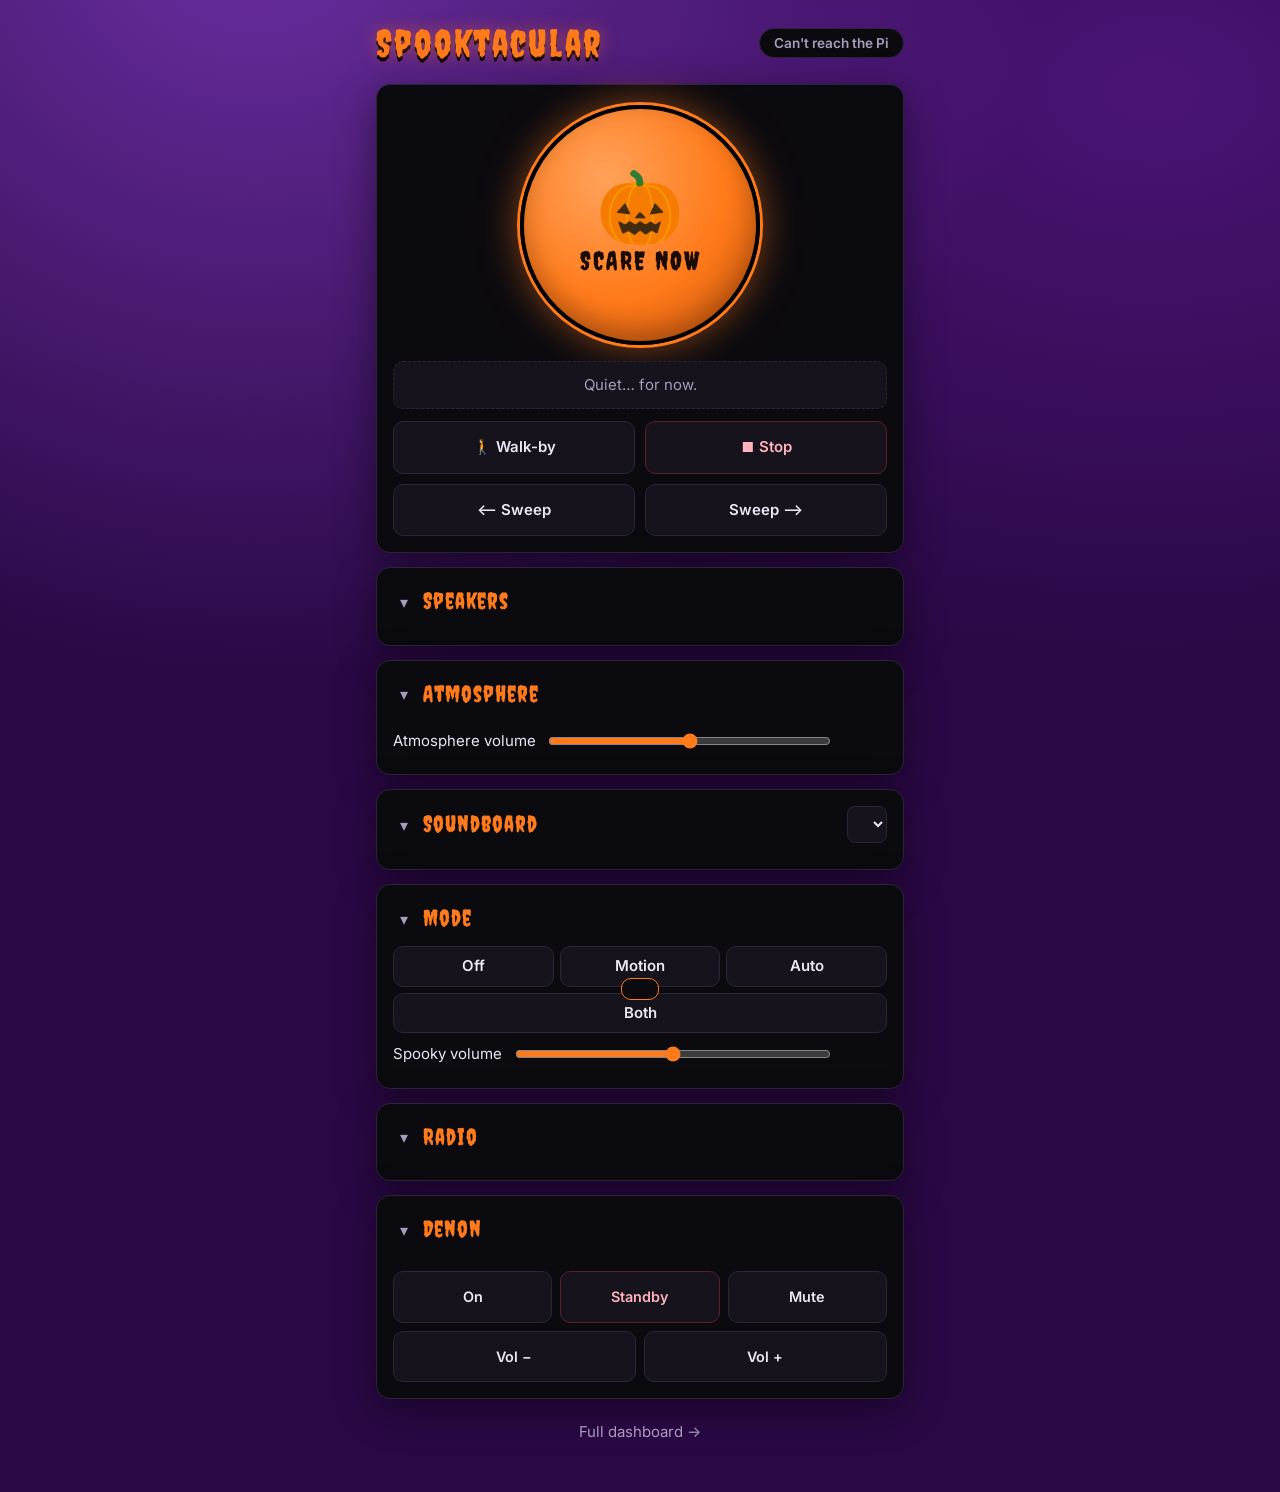
==== commit 36805547: "Make dashboard and remote sections collapsible Tap a section title to fold it; each device remembers" ====
--- a/static/remote.html
+++ b/static/remote.html
@@ -89,6 +89,7 @@
 </main>
 
 <div id="toast" class="toast"></div>
+<script src="/static/collapse.js"></script>
 <script src="/static/remote.js"></script>
 </body>
 </html>
--- a/static/style.css
+++ b/static/style.css
@@ -187,6 +187,7 @@
 .switch span { position: absolute; inset: 0; border-radius: 999px; background: #3a2f4a; transition: background .15s; pointer-events: none; }
 .switch span::after { content: ""; position: absolute; top: 3px; left: 3px; width: 16px; height: 16px; border-radius: 50%; background: #cfc6dc; transition: transform .15s; }
 .switch input:checked + span { background: var(--slime); }
+.switch.sweep input:checked + span { background: var(--pumpkin); }
 .switch input:checked + span::after { transform: translateX(18px); background: #10200a; }
 .switch input:focus-visible + span { outline: 2px solid var(--purple-3); outline-offset: 2px; }
 .icon-btn { background: none; border: 0; color: var(--muted); cursor: pointer; font-size: 1rem; padding: 2px 6px; }
@@ -215,6 +216,17 @@
 .save-state.show { opacity: 1; }
 .save-state.bad { color: #ffb3bd; }
 
+/* Collapsible sections */
+h2.collapsible { cursor: pointer; display: flex; align-items: center; gap: 8px; user-select: none; -webkit-user-select: none; }
+.collapse-toggle {
+  flex: none; width: 22px; height: 22px; padding: 0; border: 0; background: none; cursor: pointer;
+  color: var(--muted); font: 700 1rem/1 Inter, system-ui, sans-serif; transition: transform .15s;
+}
+.collapse-toggle::before { content: "▾"; }
+.panel.collapsed .collapse-toggle { transform: rotate(-90deg); }
+.panel.collapsed .panel-body { display: none; }
+.panel.collapsed h2, .panel.collapsed .r-head { margin-bottom: 0; }
+
 /* Sweep */
 .sweep-row { display: grid; grid-template-columns: auto 1fr auto; gap: 12px; align-items: center; margin-top: 12px; }
 .sweep-row .btn.big { flex: none; min-width: 120px; }
